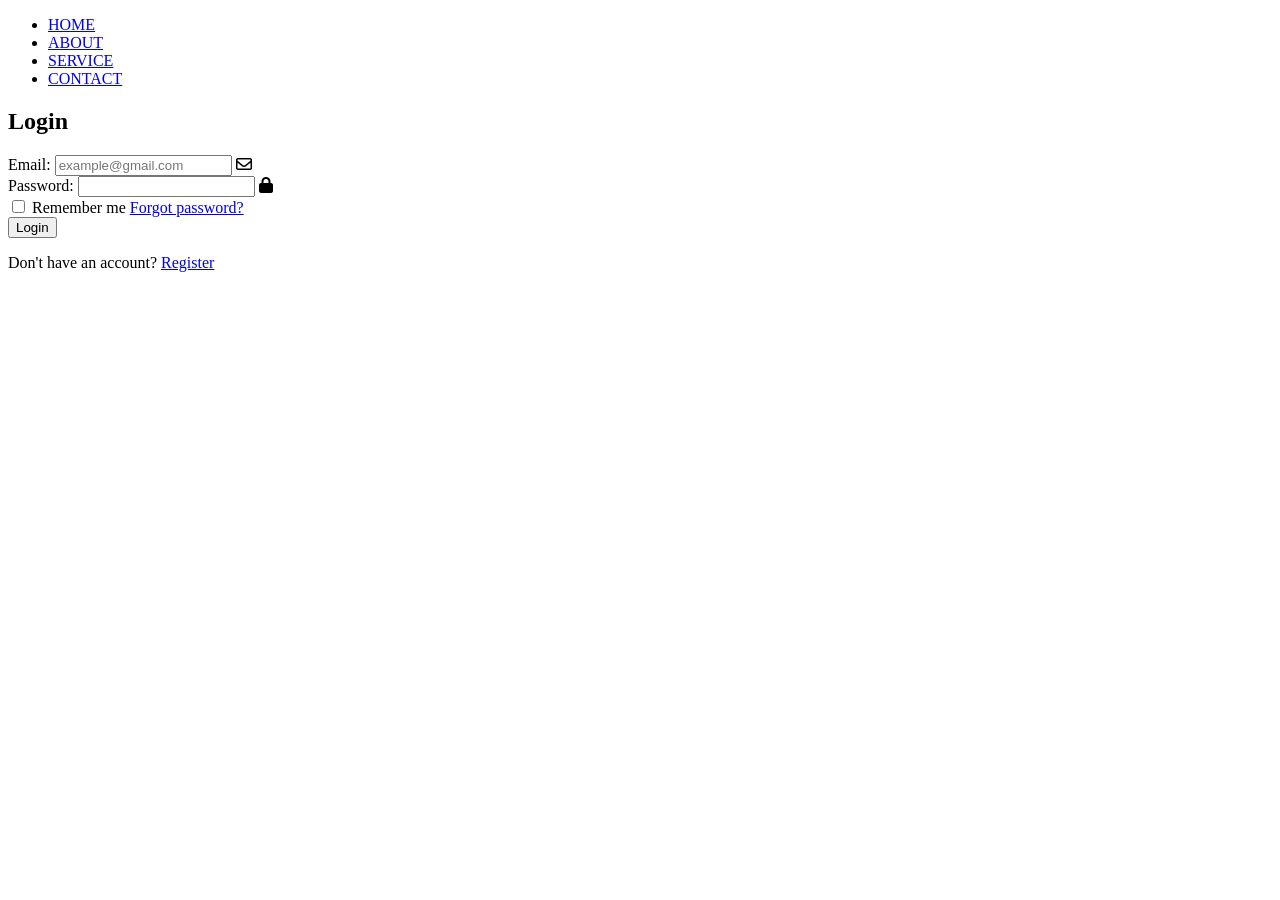
==== index.html @ 6851d155 "HTML Code" ====
<!DOCTYPE html>
<html lang="en">
<head>
    <meta charset="UTF-8">
    <meta name="viewport" content="width=device-width, initial-scale=1.0">
    <title>Login</title>
    <link href="https://cdnjs.cloudflare.com/ajax/libs/font-awesome/6.5.0/css/all.min.css" rel="stylesheet">

</head>
<body>
    <nav class="navbar">
        <ul class="nav-links">
            <li><a href="#">HOME</a></li>
            <li><a href="#">ABOUT</a></li>
            <li><a href="#">SERVICE</a></li>
            <li><a href="#">CONTACT</a></li>
        </ul>
    </nav>
    
    <main class="login-card">
        <h2>Login</h2>

        <form action="profile.html" method="POST">
            
            <div class="input-box">
                <label for="email">Email: </label>
                <input type="email" name="email" id="email" placeholder="example@gmail.com" required>
                <i class="fa-regular fa-envelope"></i>
            </div>

            <div class="input-box"></div>
                <label for="pas">Password: </label>
                <input type="password" name="password" id="pas" required minlength="8">
                <i class="fa-solid fa-lock"></i>
            </div>

            <div class="options">
                <input type="checkbox" name="remember" id="remember">
                <label for="remember">Remember me </label>
                <a href="#">Forgot password?</a>
            </div>

            <button type="submit">Login</button>

            <p>Don't have an account? <a href="#">Register</a></p>
        </form>
    </main>
</body>
</html>
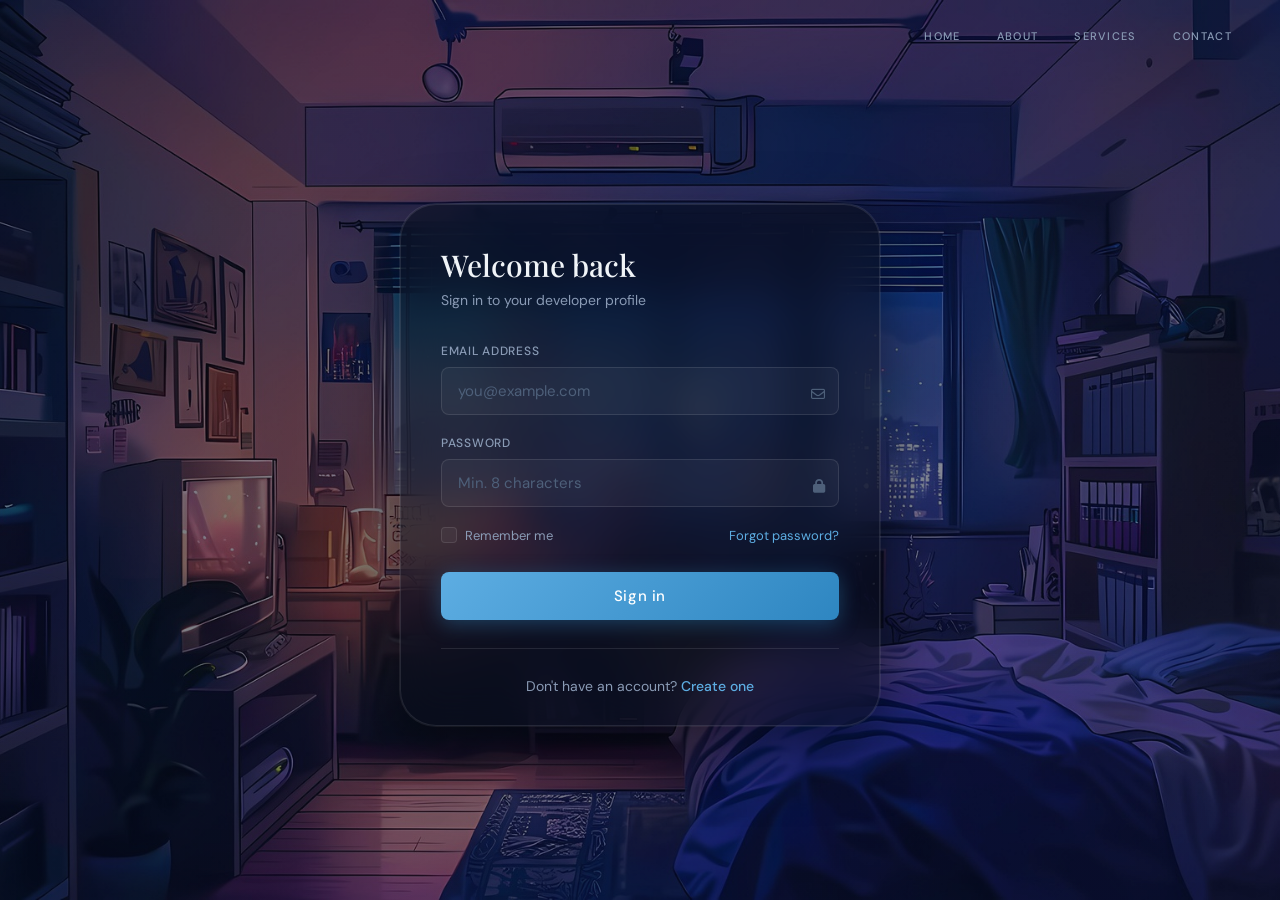
==== commit 15db2443: "new styling code" ====
--- a/index.html
+++ b/index.html
@@ -1,50 +1,72 @@
 <!DOCTYPE html>
 <html lang="en">
+
 <head>
     <meta charset="UTF-8">
     <meta name="viewport" content="width=device-width, initial-scale=1.0">
-    <title>Login</title>
+    <title>Login — DevProfile</title>
     <link href="https://cdnjs.cloudflare.com/ajax/libs/font-awesome/6.5.0/css/all.min.css" rel="stylesheet">
+    
+    <link rel="stylesheet" href="assets/styles/variables.css">
+    <link rel="stylesheet" href="assets/styles/layout.css">
+    <link rel="stylesheet" href="assets/styles/components.css">
+    <link rel="stylesheet" href="assets/styles/responsive.css">
+</head>
 
-</head>
-<body>
+<body class="login-page">
+
+    <!-- Navigation -->
     <nav class="navbar">
         <ul class="nav-links">
-            <li><a href="#">HOME</a></li>
-            <li><a href="#">ABOUT</a></li>
-            <li><a href="#">SERVICE</a></li>
-            <li><a href="#">CONTACT</a></li>
+            <li><a href="#">Home</a></li>
+            <li><a href="#">About</a></li>
+            <li><a href="#">Services</a></li>
+            <li><a href="#">Contact</a></li>
         </ul>
     </nav>
-    
-    <main class="login-card">
-        <h2>Login</h2>
 
-        <form action="profile.html" method="POST">
-            
-            <div class="input-box">
-                <label for="email">Email: </label>
-                <input type="email" name="email" id="email" placeholder="example@gmail.com" required>
-                <i class="fa-regular fa-envelope"></i>
-            </div>
+    <!-- login card -->
+    <div class="login-wrapper">
+        <main class="login-card glass">
 
-            <div class="input-box"></div>
-                <label for="pas">Password: </label>
-                <input type="password" name="password" id="pas" required minlength="8">
-                <i class="fa-solid fa-lock"></i>
-            </div>
+            <h1 class="card-title">Welcome back</h1>
+            <p class="card-subtitle">Sign in to your developer profile</p>
 
-            <div class="options">
-                <input type="checkbox" name="remember" id="remember">
-                <label for="remember">Remember me </label>
-                <a href="#">Forgot password?</a>
-            </div>
+            <form action="profile.html" method="GET" class="login-form">
 
-            <button type="submit">Login</button>
+                <div class="input-box">
+                    <label for="email">Email address</label>
+                    <input type="email" id="email" name="email" placeholder="you@example.com" required>
+                    <i class="fa-regular fa-envelope field-icon"></i>
+                </div>
 
-            <p>Don't have an account? <a href="#">Register</a></p>
-        </form>
-    </main>
+                <div class="input-box">
+                    <label for="password">Password</label>
+                    <input type="password" id="password" name="password" placeholder="Min. 8 characters" required minlength="8">
+                    <i class="fa-solid fa-lock field-icon"></i>
+                </div>
+
+                <div class="options">
+                    <label>
+                        <input type="checkbox" name="remember" id="remember">
+                        Remember me
+                    </label>
+                    <a href="#">Forgot password?</a>
+                </div>
+
+                <button type="submit" class="btn-primary">Sign in</button>
+
+            </form>
+
+            <div class="divider"></div>
+
+            <p class="card-footer">
+                Don't have an account? <a href="#">Create one</a>
+            </p>
+
+        </main>
+    </div>
+
 </body>
 </html>
 
--- a/assets/styles/variables.css
+++ b/assets/styles/variables.css
@@ -0,0 +1,31 @@
+@import url('https://fonts.googleapis.com/css2?family=DM+Sans:wght@300;400;500;600&family=Playfair+Display:wght@500&display=swap');
+
+:root {
+  --primary:        #5dade2;
+  --primary-dark:   #2e86c1;
+  --primary-glow:   rgba(93, 173, 226, 0.25);
+
+  --glass-bg:       rgba(10, 14, 26, 0.55);
+  --glass-border:   rgba(255, 255, 255, 0.10);
+  --glass-hover:    rgba(255, 255, 255, 0.06);
+
+  --text:           #f0f4f8;
+  --text-muted:     #8a9bb5;
+  --text-dim:       #4e607a;
+
+  --error:          #e74c6b;
+  --success:        #2ecc9b;
+
+  --radius-sm:      8px;
+  --radius-md:      14px;
+  --radius-lg:      24px;
+  --radius-xl:      36px;
+
+  --shadow-card:    0 24px 64px rgba(0, 0, 0, 0.5), 0 0 0 1px var(--glass-border);
+  --shadow-input:   0 0 0 3px var(--primary-glow);
+  --shadow-btn:     0 4px 20px rgba(46, 134, 193, 0.4);
+
+  --transition:     0.22s cubic-bezier(0.4, 0, 0.2, 1);
+  --font-display:   'Playfair Display', serif;
+  --font-body:      'DM Sans', sans-serif;
+}
--- a/assets/styles/layout.css
+++ b/assets/styles/layout.css
@@ -0,0 +1,130 @@
+* {
+  margin: 0;
+  padding: 0;
+  box-sizing: border-box;
+}
+
+body {
+  font-family: var(--font-body);
+  color: var(--text);
+  min-height: 100vh;
+}
+
+/* ────────────────── Login Page ───────────────────────────── */
+.login-page {
+  background: url("../images/bg.jpg") no-repeat center center / cover;
+  display: flex;
+  flex-direction: column;
+  align-items: center;
+  justify-content: flex-start;
+  position: relative;
+}
+
+
+/* ──────────────────── Navbar ─────────────────────────────── */
+.navbar {
+  position: relative;
+  z-index: 10;
+  width: 100%;
+  padding: 24px 48px;
+  display: flex;
+  justify-content: flex-end;
+}
+
+.nav-links {
+  list-style: none;
+  display: flex;
+  gap: 36px;
+}
+
+/* ─────────────────── Login Card ───────────────── */
+.login-wrapper {
+  position: relative;
+  z-index: 10;
+  flex: 1;
+  display: flex;
+  align-items: center;
+  justify-content: center;
+  padding: 20px 20px 60px;
+  width: 100%;
+}
+
+.login-card {
+  width: 100%;
+  max-width: 480px;
+}
+
+/* ────────────────────── Profile Page ─────────────────────── */
+.profile-page {
+  background: url("../images/pbg.jpg") no-repeat center center / cover;
+  position: relative;
+}
+
+.profile-wrapper {
+  position: relative;
+  z-index: 10;
+  display: flex;
+  align-items: flex-start;
+  justify-content: center;
+  min-height: 100vh;
+  padding: 60px 20px;
+}
+
+.profile-card {
+  width: 100%;
+  max-width: 680px;
+}
+
+/* ───────────── Profile form grid ────────────── */
+.form-grid {
+  display: grid;
+  grid-template-columns: 1fr 1fr;
+  gap: 0 24px;
+}
+
+.form-grid .form-group.full {
+  grid-column: 1 / -1;
+}
+
+/* ────────────────── Modal overlay ────────────────────────── */
+.modal-overlay {
+  position: fixed;
+  inset: 0;
+  background: rgba(0, 0, 0, 0.72);
+  backdrop-filter: blur(4px);
+  display: flex;
+  justify-content: center;
+  align-items: center;
+  z-index: 1000;
+  padding: 20px;
+  opacity: 0;
+  pointer-events: none;
+  transition: opacity var(--transition);
+}
+
+.modal-card {
+  background: #0f1624;
+  border: 1px solid var(--glass-border);
+  border-radius: var(--radius-lg);
+  box-shadow: 0 32px 80px rgba(0,0,0,0.7);
+  width: 100%;
+  max-width: 480px;
+  max-height: 90vh;
+}
+
+
+.modal-overlay:target {
+  opacity: 1;
+  pointer-events: all;
+}
+
+/* ────────────────── login & profile overlay ────────────────────────── */
+
+.login-page::before , .profile-page::before  {
+  content: '';
+  position: fixed;
+  inset: 0;
+  background: linear-gradient(135deg, rgba(5,10,22,0.55) 0%, rgba(10,20,50,0.45) 100%);
+  pointer-events: none;
+  z-index: 0;
+}
--- a/assets/styles/components.css
+++ b/assets/styles/components.css
@@ -0,0 +1,450 @@
+/* ────────────────── Nav Links ────────────────────────────── */
+.nav-links li a {
+  text-decoration: none;
+  color: var(--text-muted);
+  font-size: 11px;
+  font-weight: 500;
+  letter-spacing: 0.12em;
+  text-transform: uppercase;
+  transition: color var(--transition);
+}
+
+.nav-links li a:hover {
+  color: var(--text);
+}
+
+/* ─────────────── Glass card base ─────────────────────────── */
+.glass {
+  background: var(--glass-bg);
+  border: 1px solid var(--glass-border);
+  border-radius: var(--radius-xl);
+  box-shadow: var(--shadow-card);
+  backdrop-filter: blur(20px);
+  padding: 40px;
+  padding-bottom: 30px;
+}
+
+/* ────────────── Card heading ─────────────────────────────── */
+.card-title {
+  font-family: var(--font-display);
+  font-size: 30px;
+  font-weight: 500;
+  color: var(--text);
+  margin-bottom: 6px;
+}
+
+.card-subtitle {
+  font-size: 14px;
+  color: var(--text-muted);
+  margin-bottom: 34px;
+}
+
+/* ───────────────── Divider ───────────────────────────────── */
+.divider {
+  height: 1px;
+  background: var(--glass-border);
+  margin: 28px 0;
+}
+
+/* ───────── Input box (login style with icon) ────────────── */
+.input-box {
+  position: relative;
+  margin-bottom: 20px;
+}
+
+.input-box label,
+.form-group label {
+  display: block;
+  font-size: 12px;
+  font-weight: 500;
+  letter-spacing: 0.06em;
+  text-transform: uppercase;
+  color: var(--text-muted);
+  margin-bottom: 8px;
+}
+
+.input-box input {
+  width: 100%;
+  padding: 13px 42px 13px 16px;
+  background: rgba(255,255,255,0.04);
+  border: 1px solid var(--glass-border);
+  border-radius: var(--radius-sm);
+  color: var(--text);
+  font-family: var(--font-body);
+  font-size: 15px;
+  outline: none;
+  transition: border-color var(--transition), box-shadow var(--transition), background var(--transition);
+  caret-color: var(--primary);
+}
+
+.input-box input:hover {
+  background: rgba(255,255,255,0.06);
+  border-color: rgba(255,255,255,0.2);
+}
+
+.input-box input:focus {
+  background: rgba(255,255,255,0.07);
+  border-color: var(--primary);
+  box-shadow: var(--shadow-input);
+}
+
+.input-box input::placeholder {
+  color: var(--text-dim);
+}
+
+.input-box .field-icon {
+  position: absolute;
+  right: 14px;
+  bottom: 14px;
+  color: var(--text-dim);
+  font-size: 14px;
+  transition: color var(--transition);
+}
+
+.input-box:focus-within .field-icon {
+  color: var(--primary);
+}
+
+/* ─────────────── Remember / options row ──────────────────── */
+.options {
+  display: flex;
+  justify-content: space-between;
+  font-size: 13px;
+  color: var(--text-muted);
+  margin-bottom: 28px;
+}
+
+.options label {
+  display: flex;
+  align-items: center;
+  gap: 8px;
+  cursor: pointer;
+}
+
+.options a {
+  color: var(--primary);
+  text-decoration: none;
+  font-size: 13px;
+  transition: opacity var(--transition);
+}
+
+.options a:hover {
+  opacity: 0.75;
+}
+
+/* ────────────── Checkbox ──────────────────────────── */
+input[type="checkbox"] {
+  appearance: none;
+  width: 16px;
+  height: 16px;
+  border: 1.5px solid var(--glass-border);
+  border-radius: 4px;
+  background: rgba(255,255,255,0.04);
+  cursor: pointer;
+  position: relative;
+  flex-shrink: 0;
+  transition: border-color var(--transition), background var(--transition);
+}
+
+input[type="checkbox"]:hover {
+  border-color: var(--primary);
+}
+
+input[type="checkbox"]:checked {
+  background: var(--primary);
+  border-color: var(--primary);
+}
+
+input[type="checkbox"]:checked::after {
+  content: '';
+  position: absolute;
+  left: 3px;
+  top: 1px;
+  width: 8px;
+  height: 5px;
+  border-left: 2px solid #fff;
+  border-bottom: 2px solid #fff;
+  transform: rotate(-45deg);
+}
+
+/* ─────────────── Primary button ──────────────────────────── */
+.btn-primary {
+  display: block;
+  width: 100%;
+  padding: 14px;
+  background: linear-gradient(135deg, var(--primary) 0%, var(--primary-dark) 100%);
+  color: #fff;
+  font-family: var(--font-body);
+  font-size: 15px;
+  font-weight: 500;
+  letter-spacing: 0.04em;
+  border: none;
+  border-radius: var(--radius-sm);
+  cursor: pointer;
+  box-shadow: var(--shadow-btn);
+  transition: opacity var(--transition), transform var(--transition), box-shadow var(--transition);
+}
+
+a.btn-primary {
+    text-decoration: none;
+  text-align: center;
+}
+.btn-primary:hover {
+  opacity: 0.9;
+  transform: translateY(-1px);
+  box-shadow: 0 8px 28px rgba(46, 134, 193, 0.55);
+}
+
+.btn-primary:active {
+  transform: translateY(0);
+  opacity: 1;
+}
+
+/* ────────────── Secondary / ghost button ─────────────────── */
+.btn-ghost {
+  display: block;
+  width: 100%;
+  padding: 13px;
+  background: transparent;
+  color: var(--text-muted);
+  font-family: var(--font-body);
+  font-size: 14px;
+  font-weight: 500;
+  border: 1px solid var(--glass-border);
+  border-radius: var(--radius-sm);
+  cursor: pointer;
+  transition: background var(--transition), color var(--transition), border-color var(--transition);
+}
+
+.btn-ghost:hover {
+  background: var(--glass-hover);
+  color: var(--text);
+  border-color: rgba(255,255,255,0.18);
+}
+
+/* ─────────────── Footer link row ─────────────────────────── */
+.card-footer {
+  text-align: center;
+  font-size: 14px;
+  color: var(--text-muted);
+  margin-top: 24px;
+}
+
+.card-footer a {
+  color: var(--primary);
+  text-decoration: none;
+  font-weight: 500;
+  transition: opacity var(--transition);
+}
+
+.card-footer a:hover {
+  opacity: 0.75;
+}
+
+/* ──────────────── Form group (profile form) ──────────────── */
+.form-group {
+  margin-bottom: 22px;
+  display: flex;
+  flex-direction: column;
+}
+
+.form-group.checkbox-group {
+  flex-direction: row;
+  align-items: center;
+  gap: 10px;
+}
+
+.form-group.checkbox-group label {
+  font-size: 13px;
+  color: var(--text-muted);
+  text-transform: none;
+  letter-spacing: 0;
+  font-weight: 400;
+  margin: 0;
+}
+
+.form-group.checkbox-group label a {
+  color: var(--primary);
+  text-decoration: none;
+}
+
+/* ──────────────── Shared text field styles ───────────────── */
+.form-group input[type="text"],
+.form-group input[type="file"],
+.form-group textarea,
+.form-group select {
+  width: 100%;
+  padding: 13px 16px;
+  background: rgba(255,255,255,0.04);
+  border: 1px solid var(--glass-border);
+  border-radius: var(--radius-sm);
+  color: var(--text);
+  font-family: var(--font-body);
+  font-size: 15px;
+  outline: none;
+  transition: border-color var(--transition), box-shadow var(--transition), background var(--transition);
+  caret-color: var(--primary);
+}
+
+.form-group input[type="text"]:hover,
+.form-group textarea:hover,
+.form-group select:hover {
+  background: rgba(255,255,255,0.06);
+  border-color: rgba(255,255,255,0.2);
+}
+
+.form-group input[type="text"]:focus,
+.form-group textarea:focus,
+.form-group select:focus {
+  background: rgba(255,255,255,0.07);
+  border-color: var(--primary);
+  box-shadow: var(--shadow-input);
+}
+
+.form-group input[type="file"] {
+  cursor: pointer;
+  color: var(--text-muted);
+  font-size: 13px;
+}
+
+.form-group input[type="file"]::-webkit-file-upload-button {
+  background: rgba(93, 173, 226, 0.15);
+  border: 1px solid var(--primary);
+  color: var(--primary);
+  padding: 6px 14px;
+  border-radius: 6px;
+  font-family: var(--font-body);
+  font-size: 12px;
+  cursor: pointer;
+  margin-right: 12px;
+  transition: background var(--transition);
+}
+
+.form-group input[type="file"]::-webkit-file-upload-button:hover {
+  background: rgba(93, 173, 226, 0.28);
+}
+
+.form-group textarea {
+  resize: vertical;
+  min-height: 110px;
+}
+
+.form-group select {
+  appearance: none;
+  -webkit-appearance: none;
+  background-image: url("data:image/svg+xml,%3Csvg xmlns='http://www.w3.org/2000/svg' width='12' height='8' fill='none'%3E%3Cpath d='M1 1l5 5 5-5' stroke='%238a9bb5' stroke-width='1.5' stroke-linecap='round'/%3E%3C/svg%3E");
+  background-repeat: no-repeat;
+  background-position: right 14px center;
+  padding-right: 36px;
+  cursor: pointer;
+}
+
+.form-group select option {
+  background: #0f1624;
+  color: var(--text);
+}
+
+/* ───────────────── Button row at form bottom ─────────────── */
+.btn-row {
+  display: grid;
+  grid-template-columns: 1fr 1fr;
+  gap: 14px;
+  margin-top: 8px;
+}
+
+/* ────────────── Modal card inner ─────────────────────────── */
+.modal-inner {
+  padding: 40px 36px;
+}
+
+.modal-header {
+  display: flex;
+  justify-content: space-between;
+  align-items: flex-start;
+  margin-bottom: 28px;
+}
+
+.modal-title {
+  font-family: var(--font-display);
+  font-size: 24px;
+  font-weight: 500;
+  color: var(--text);
+}
+
+.modal-close {
+  background: none;
+  border: none;
+  color: var(--text-muted);
+  font-size: 20px;
+  cursor: pointer;
+  line-height: 1;
+  padding: 4px;
+  transition: color var(--transition);
+}
+
+.modal-close:hover {
+  color: var(--text);
+}
+
+/* ───────────── Profile display inside modal ──────────────── */
+.profile-avatar {
+  width: 72px;
+  height: 72px;
+  border-radius: 50%;
+  border: 2px solid var(--glass-border);
+  margin: 0 auto 20px;
+  background: rgba(93,173,226,0.15);
+  display: flex;
+  align-items: center;
+  justify-content: center;
+  color: var(--primary);
+  font-size: 28px;
+}
+
+.profile-avatar img {
+  width: 100%;
+  height: 100%;
+  object-fit: cover;
+}
+
+.profile-name {
+  text-align: center;
+  font-size: 20px;
+  font-weight: 500;
+  color: var(--text);
+  margin-bottom: 4px;
+}
+
+.profile-skill-badge {
+  display: inline-block;
+  background: rgba(93,173,226,0.15);
+  color: var(--primary);
+  border: 1px solid rgba(93,173,226,0.3);
+  border-radius: 20px;
+  padding: 4px 14px;
+  font-size: 12px;
+  font-weight: 500;
+  letter-spacing: 0.05em;
+  text-align: center;
+  margin: 0 auto 24px;
+}
+
+.profile-section {
+  display: block;
+}
+
+.profile-bio-label {
+  font-size: 11px;
+  font-weight: 500;
+  letter-spacing: 0.08em;
+  text-transform: uppercase;
+  color: var(--text-dim);
+  margin-bottom: 8px;
+}
+
+.profile-bio-text {
+  font-size: 14px;
+  color: var(--text-muted);
+  line-height: 1.65;
+  white-space: pre-wrap;
+}
--- a/assets/styles/responsive.css
+++ b/assets/styles/responsive.css
@@ -0,0 +1,60 @@
+/* ─────────────────────── Tablet ───────────────────────────── */
+@media (max-width: 768px) {
+
+  .navbar {
+    padding: 20px 24px;
+  }
+
+  .nav-links {
+    gap: 20px;
+  }
+
+  .glass {
+    padding: 32px 24px;
+  }
+
+  .login-card {
+    max-width: 100%;
+  }
+
+  /* collapse two-col grid to one column */
+  .form-grid {
+    grid-template-columns: 1fr;
+  }
+
+  .profile-card {
+    max-width: 100%;
+  }
+
+  .modal-inner {
+    padding: 28px 24px;
+  }
+
+  .btn-row {
+    grid-template-columns: 1fr;
+  }
+}
+
+/* ───────────────────── Mobile ─────────────────────────────── */
+@media (max-width: 480px) {
+
+  .nav-links {
+    gap: 14px;
+  }
+
+  .nav-links li a {
+    font-size: 10px;
+  }
+
+  .card-title {
+    font-size: 24px;
+  }
+
+  .profile-wrapper {
+    padding: 40px 12px;
+  }
+
+  .modal-card {
+    border-radius: var(--radius-md);
+  }
+}
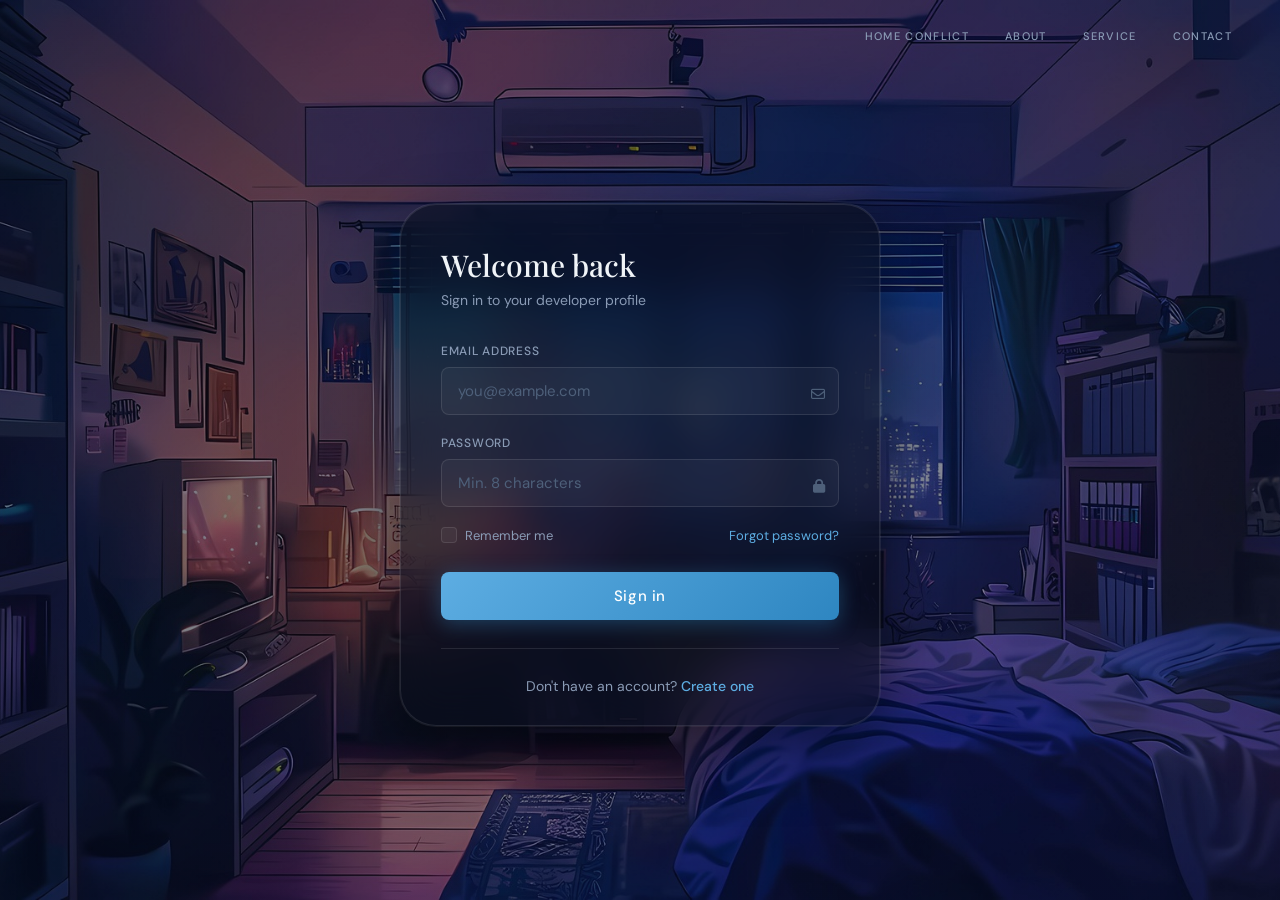
==== commit 60d4c717: "dummmy" ====
--- a/index.html
+++ b/index.html
@@ -18,10 +18,10 @@
     <!-- Navigation -->
     <nav class="navbar">
         <ul class="nav-links">
-            <li><a href="#">Home</a></li>
-            <li><a href="#">About</a></li>
-            <li><a href="#">Services</a></li>
-            <li><a href="#">Contact</a></li>
+            <li><a href="#">HOME conflict </a></li>
+            <li><a href="#">ABOUT</a></li>
+            <li><a href="#">SERVICE</a></li>
+            <li><a href="#">CONTACT</a></li>
         </ul>
     </nav>
 
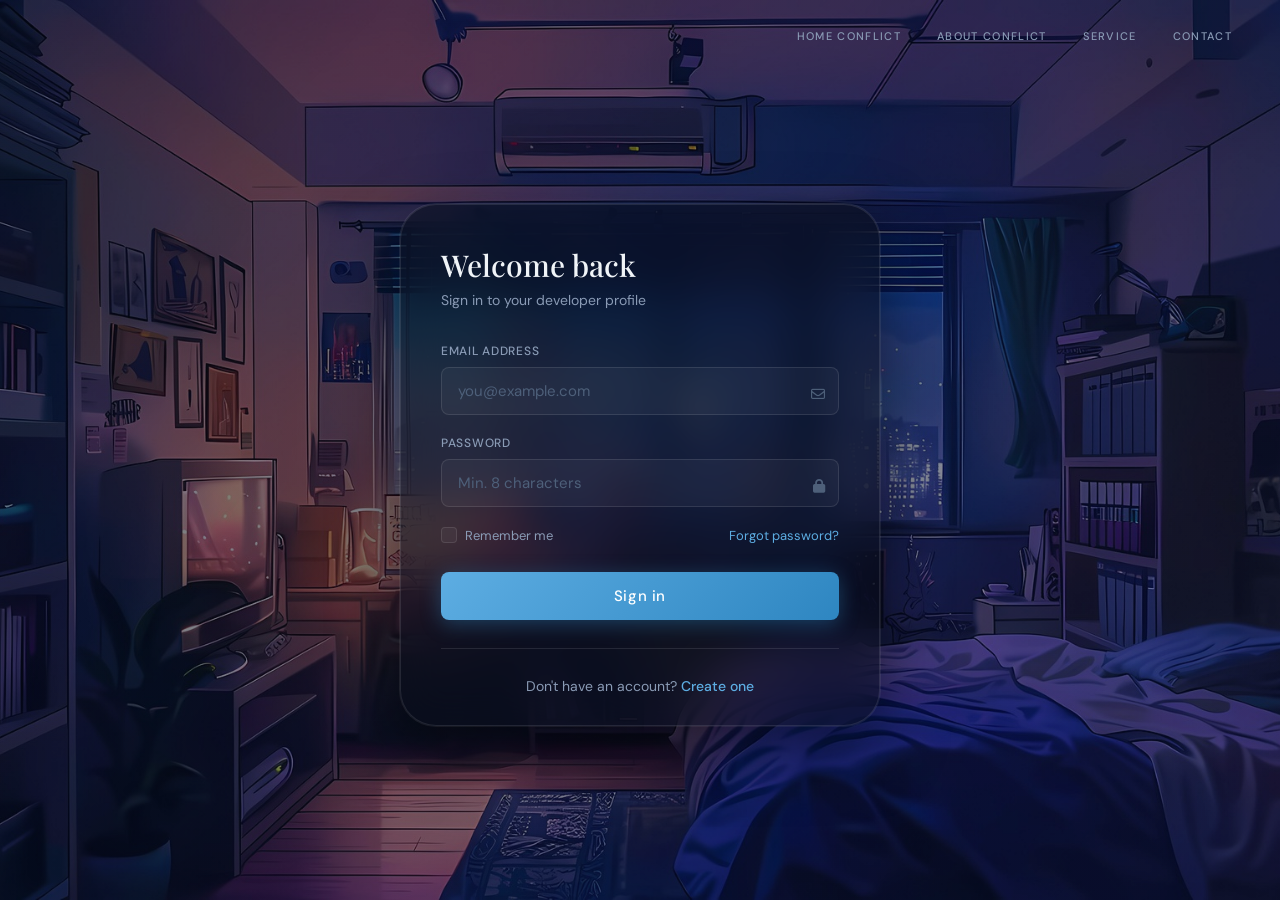
==== commit 4c7442eb: "dummy 2" ====
--- a/index.html
+++ b/index.html
@@ -19,7 +19,7 @@
     <nav class="navbar">
         <ul class="nav-links">
             <li><a href="#">HOME conflict </a></li>
-            <li><a href="#">ABOUT</a></li>
+            <li><a href="#">ABOUT conflict</a></li>
             <li><a href="#">SERVICE</a></li>
             <li><a href="#">CONTACT</a></li>
         </ul>
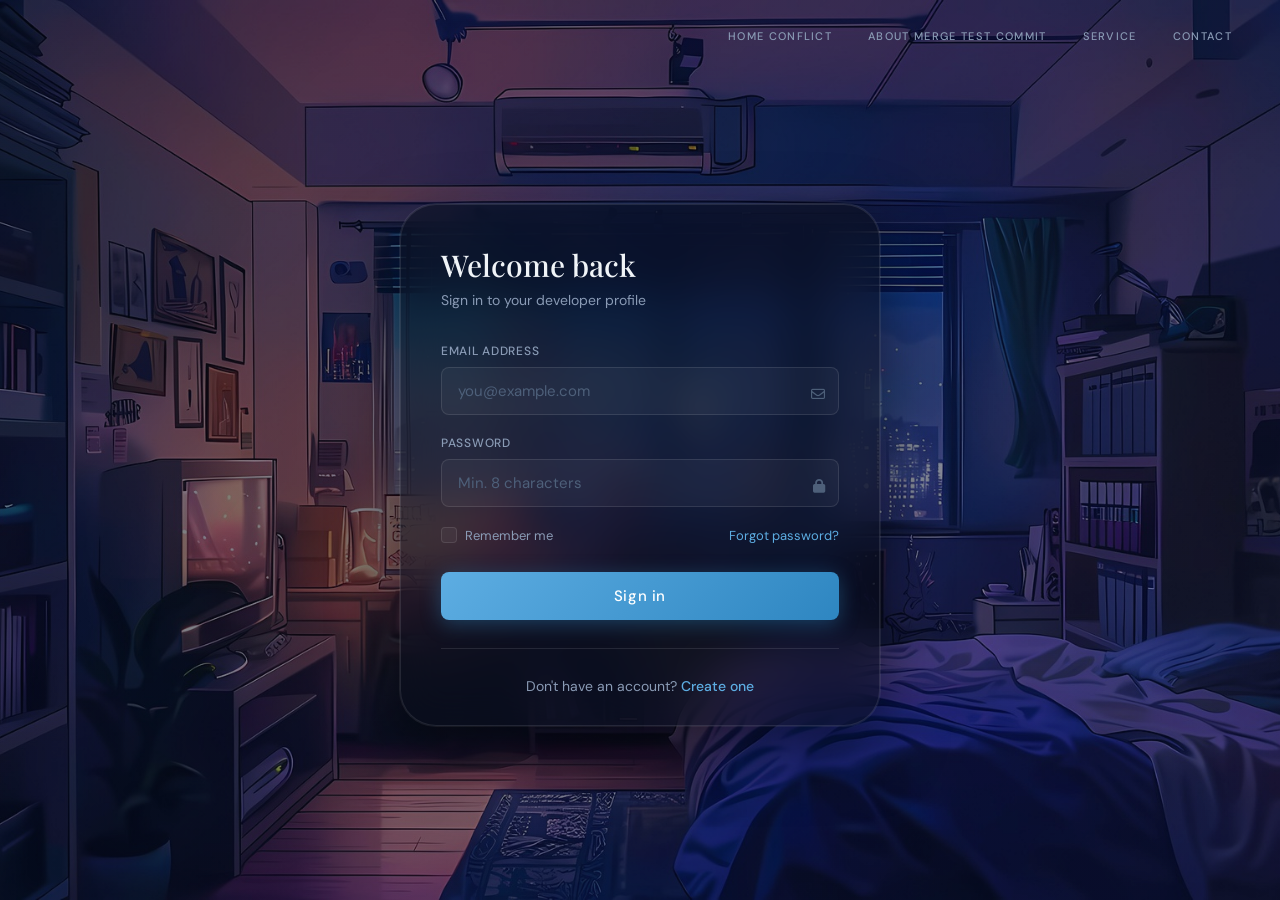
==== commit 52a89a3c: "test changes" ====
--- a/index.html
+++ b/index.html
@@ -19,7 +19,7 @@
     <nav class="navbar">
         <ul class="nav-links">
             <li><a href="#">HOME conflict </a></li>
-            <li><a href="#">ABOUT conflict</a></li>
+            <li><a href="#">ABOUT Merge Test Commit </a></li>
             <li><a href="#">SERVICE</a></li>
             <li><a href="#">CONTACT</a></li>
         </ul>
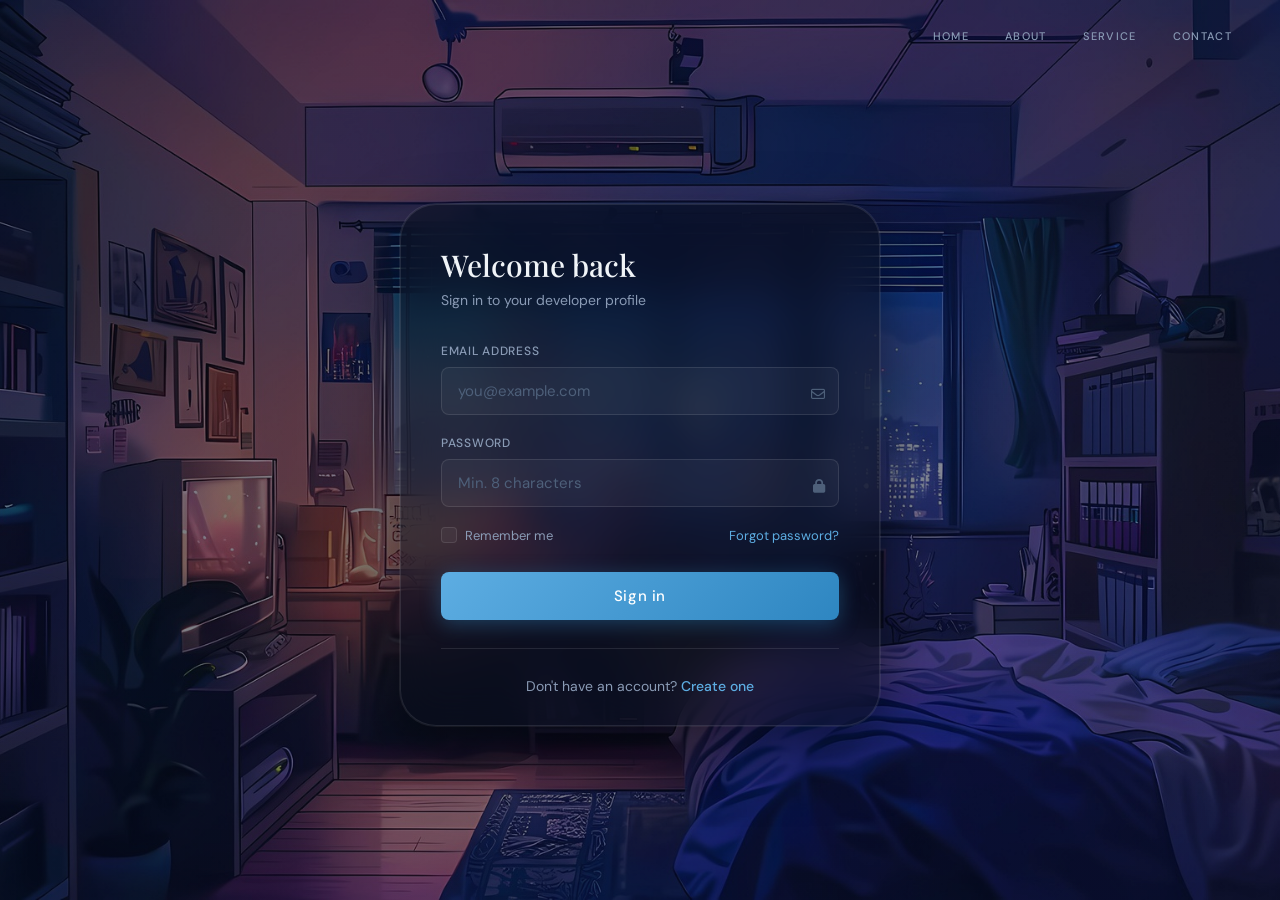
==== commit 3f623cc1: "solve conflicts" ====
--- a/index.html
+++ b/index.html
@@ -18,8 +18,8 @@
     <!-- Navigation -->
     <nav class="navbar">
         <ul class="nav-links">
-            <li><a href="#">HOME conflict </a></li>
-            <li><a href="#">ABOUT Merge Test Commit </a></li>
+            <li><a href="#">HOME</a></li>
+            <li><a href="#">ABOUT</a></li>
             <li><a href="#">SERVICE</a></li>
             <li><a href="#">CONTACT</a></li>
         </ul>
